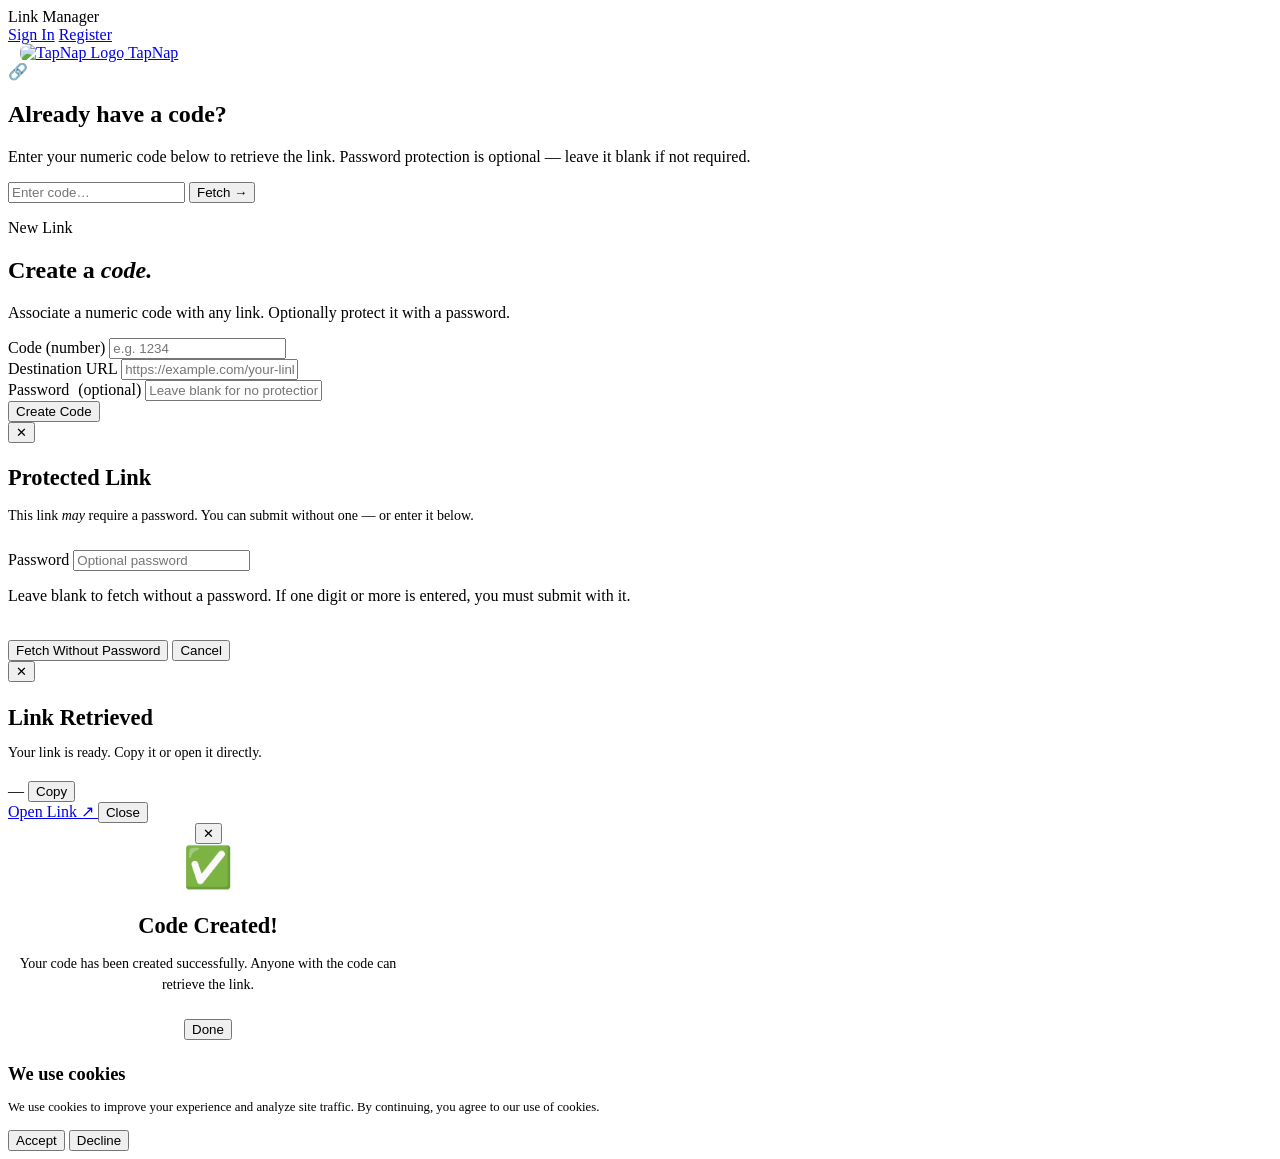
==== index.html @ 42dc8252 "Final" ====
<!DOCTYPE html>
<html lang="en">

<head>
  <meta charset="UTF-8">
  <meta name="viewport" content="width=device-width, initial-scale=1.0">
  <title>TapNap — Link Manager</title>
  <link rel="stylesheet" href="/index.css">
</head>

<body>

  <header class="site-header">
    <div class="header__left">
      <span class="header__tagline" id="header-tagline">Link Manager</span>
    </div>

    <nav class="header__nav">
      <a href="#" class="nav-link" id="nav-login">Sign In</a>
      <a href="#" class="nav-link nav-link--accent" id="nav-register">Register</a>
      <a href="#" class="nav-link nav-link--logout" id="nav-logout" style="display:none">Logout</a>
    </nav>

    <a href="/" class="logo-corner" style="margin-left:.75rem">
      <img src="/TCP.png" alt="TapNap Logo" style="width: 36px; height: 36px; border-radius: 8px;">
      <span class="logo-corner__name">TapNap</span>
    </a>
  </header>

  <main>

    <section class="panel panel--left">
      <div class="panel__inner">

        <div class="retrieve-hero">
          <span class="retrieve-hero__icon">🔗</span>
          <h2 class="retrieve-hero__title">Already have a code?</h2>
          <p class="retrieve-hero__desc">
            Enter your numeric code below to retrieve the link.
            Password protection is optional — leave it blank if not required.
          </p>
        </div>

        <div class="code-lookup">
          <input type="number" id="lookup-code" placeholder="Enter code…" min="0" inputmode="numeric" aria-label="Code">
          <button class="code-lookup__btn" id="btn-lookup">Fetch →</button>
        </div>

      </div>
    </section>

    <div class="panel-divider" role="separator" aria-hidden="true"></div>

    <section class="panel panel--right">
      <div class="panel__inner">

        <p class="panel__eyebrow">
          <span class="panel__eyebrow-dot"></span>
          New Link
        </p>
        <h2 class="panel__heading">Create a <em>code.</em></h2>
        <p class="panel__desc">
          Associate a numeric code with any link.
          Optionally protect it with a password.
        </p>

        <div class="field">
          <label for="code">Code <span style="color:var(--muted);font-weight:400">(number)</span></label>
          <input id="code" type="number" placeholder="e.g. 1234" min="0" inputmode="numeric">
        </div>

        <div class="field">
          <label for="link">Destination URL</label>
          <input id="link" type="url" placeholder="https://example.com/your-link" autocomplete="off">
        </div>

        <div class="field">
          <label for="password">
            Password
            <span style="color:var(--muted);font-weight:400;margin-left:.3rem">(optional)</span>
          </label>
          <input id="password" type="password" placeholder="Leave blank for no protection" autocomplete="new-password">
        </div>

        <button class="btn btn--primary" id="btn-create">Create Code</button>

      </div>
    </section>

  </main>

  <div class="modal-overlay" id="modal-password" role="dialog" aria-modal="true" aria-labelledby="modal-pass-title">
    <div class="modal">
      <button class="modal__close" onclick="closeModal('modal-password')" aria-label="Close">✕</button>

      <h3 class="modal__title" id="modal-pass-title"
        style="font-family:var(--font-head);font-size:1.4rem;margin-bottom:.35rem">
        Protected Link
      </h3>
      <p style="font-size:.875rem;color:var(--muted);margin-bottom:1.5rem;line-height:1.5">
        This link <em>may</em> require a password.
        You can submit without one — or enter it below.
      </p>

      <div class="pass-row">
        <div class="field" style="flex:1;margin-bottom:0">
          <label for="modal-pass-input">Password</label>
          <input id="modal-pass-input" type="password" placeholder="Optional password" autocomplete="off">
        </div>
      </div>
      <p class="pass-row__hint">
        Leave blank to fetch without a password.
        If one digit or more is entered, you must submit with it.
      </p>

      <button class="btn btn--primary" id="btn-pass-submit" style="margin-top:1.2rem">
        Fetch Without Password
      </button>
      <button class="btn btn--ghost" onclick="closeModal('modal-password')">Cancel</button>
    </div>
  </div>

  <div class="modal-overlay" id="modal-result" role="dialog" aria-modal="true" aria-labelledby="modal-result-title">
    <div class="modal">
      <button class="modal__close" onclick="closeModal('modal-result')" aria-label="Close">✕</button>

      <h3 class="modal__title" id="modal-result-title"
        style="font-family:var(--font-head);font-size:1.4rem;margin-bottom:.35rem">
        Link Retrieved
      </h3>
      <p style="font-size:.875rem;color:var(--muted);margin-bottom:1.25rem">
        Your link is ready. Copy it or open it directly.
      </p>

      <div class="link-box">
        <span class="link-box__url" id="result-url">—</span>
        <button class="link-box__copy" id="btn-copy">Copy</button>
      </div>

      <a class="btn btn--primary" id="result-open" href="#" target="_blank" rel="noopener noreferrer"
        style="margin-top:.25rem">
        Open Link ↗
      </a>
      <button class="btn btn--ghost" onclick="closeModal('modal-result')">Close</button>
    </div>
  </div>

  <div class="modal-overlay" id="modal-created" role="dialog" aria-modal="true">
    <div class="modal" style="max-width:400px;text-align:center">
      <button class="modal__close" onclick="closeModal('modal-created')" aria-label="Close">✕</button>
      <div style="font-size:2.5rem;margin-bottom:1rem">✅</div>
      <h3 style="font-family:var(--font-head);font-size:1.4rem;color:var(--text);margin-bottom:.4rem">
        Code Created!
      </h3>
      <p style="font-size:.875rem;color:var(--muted);margin-bottom:1.5rem;line-height:1.5">
        Your code has been created successfully.
        Anyone with the code can retrieve the link.
      </p>
      <button class="btn btn--primary" onclick="closeModal('modal-created')">Done</button>
    </div>
  </div>

  <div class="cookie-banner" id="cookie-banner">
    <div class="cookie-banner__content">
      <h4 style="font-family:var(--font-head); font-size:1.15rem; margin-bottom:0.35rem; color:var(--text);">We use
        cookies</h4>
      <p style="font-size:0.8rem; color:var(--muted); line-height:1.45;">
        We use cookies to improve your experience and analyze site traffic. By continuing, you agree to our use of
        cookies.
      </p>
    </div>
    <div class="cookie-banner__actions">
      <button class="btn btn--primary" id="btn-accept-cookies">Accept</button>
      <button class="btn btn--ghost" id="btn-decline-cookies">Decline</button>
    </div>
  </div>

  <script src="/config.js"></script>
  <script src="/utils.js"></script>
  <script>
    var pendingLookupCode = null;

    /* ── Nav link wiring ── */
    document.getElementById('nav-login').addEventListener('click', function(e) {
      e.preventDefault();
      window.location.href = CONFIG.ROUTES.LOGIN;
    });
    document.getElementById('nav-register').addEventListener('click', function(e) {
      e.preventDefault();
      window.location.href = CONFIG.ROUTES.REGISTER;
    });

    /* ── Update nav based on login state ── */
    function isValidSession(session) {
      return session.userId
        && String(session.userId) !== 'undefined'
        && String(session.userId) !== 'null'
        && String(session.userId).trim() !== '';
    }

    function updateNavUI() {
      var session  = getSession();
      var loggedIn = isValidSession(session);

      var loginEl    = document.getElementById('nav-login');
      var registerEl = document.getElementById('nav-register');
      var logoutEl   = document.getElementById('nav-logout');
      var taglineEl  = document.getElementById('header-tagline');

      if (loggedIn) {
        loginEl.style.display    = 'none';
        registerEl.style.display = 'none';
        logoutEl.style.display   = '';
        var name = session.username || 'User';
        taglineEl.textContent = 'Hi, ' + name + ' 👋';
        taglineEl.classList.add('header__tagline--greeting');
      } else {
        loginEl.style.display    = '';
        registerEl.style.display = '';
        logoutEl.style.display   = 'none';
        taglineEl.textContent = 'Link Manager';
        taglineEl.classList.remove('header__tagline--greeting');
      }
    }
    updateNavUI();

    /* ── Logout ── */
    document.getElementById('nav-logout').addEventListener('click', function(e) {
      e.preventDefault();
      clearSession();
      updateNavUI();
      showToast('Signed out.', 'success');
      setTimeout(function() { window.location.href = CONFIG.ROUTES.LOGIN; }, 800);
    });

    /* ── Cookie Consent Banner ── */
    (function initCookies() {
      var banner     = document.getElementById('cookie-banner');
      var btnAccept  = document.getElementById('btn-accept-cookies');
      var btnDecline = document.getElementById('btn-decline-cookies');

      if (!localStorage.getItem('cookieConsent')) {
        setTimeout(function() { banner.classList.add('show'); }, 1000);
      }

      function handleConsent(choice) {
        localStorage.setItem('cookieConsent', choice);
        banner.classList.remove('show');

        if (choice === 'accepted') {
          /* Sync existing session to cookies */
          var session = getSession();
          if (session.userId) {
            setCookie('Userid', session.userId);
            setCookie('username', session.username);
          }
        } else {
          /* Delete any cookies immediately */
          document.cookie = 'Userid=; Max-Age=0; path=/';
          document.cookie = 'username=; Max-Age=0; path=/';
        }
      }

      btnAccept.addEventListener('click', function() { handleConsent('accepted'); });
      btnDecline.addEventListener('click', function() { handleConsent('rejected'); });
    })();

    /* ── Lookup: Fetch button ── */
    document.getElementById('btn-lookup').addEventListener('click', function() {
      var code = document.getElementById('lookup-code').value.trim();
      if (!code)              { showToast('Please enter a code number.', 'error'); return; }
      if (isNaN(Number(code))) { showToast('Code must be a number.', 'error'); return; }

      pendingLookupCode = code;

      document.getElementById('modal-pass-input').value = '';
      updatePassBtn();
      openModal('modal-password');
    });

    document.getElementById('lookup-code').addEventListener('keydown', function(e) {
      if (e.key === 'Enter') document.getElementById('btn-lookup').click();
    });

    /* ── Password modal button label ── */
    function updatePassBtn() {
      var val = document.getElementById('modal-pass-input').value;
      var btn = document.getElementById('btn-pass-submit');
      btn.textContent = val.length > 0 ? 'Fetch With Password' : 'Fetch Without Password';
    }
    document.getElementById('modal-pass-input').addEventListener('input', updatePassBtn);

    /* ── Password modal submit ── */
    document.getElementById('btn-pass-submit').addEventListener('click', async function() {
      var password = document.getElementById('modal-pass-input').value.trim();
      var btn      = document.getElementById('btn-pass-submit');

      setLoading(btn, true);

      var url    = CONFIG.API.CODE(pendingLookupCode, password || null);
      var result = await apiFetch(url, { method: 'GET' });

      setLoading(btn, false);

      if (!result.ok) {
        var msg = result.data.Report || result.data.message || ('Error ' + result.status);
        showToast(msg, 'error');
        return;
      }

      var link = result.data.LINK || result.data.Link || result.data.link || result.data.url || '';
      if (!link) {
        showToast('Received response but no link found.', 'error');
        return;
      }

      closeModal('modal-password');

      document.getElementById('result-url').textContent = link;
      document.getElementById('result-open').href       = link;
      openModal('modal-result');
    });

    /* ── Copy button ── */
    document.getElementById('btn-copy').addEventListener('click', function() {
      var url = document.getElementById('result-url').textContent;
      copyToClipboard(url, this);
    });

    /* ── Create Code ── */
    document.getElementById('btn-create').addEventListener('click', async function() {
      var session  = getSession();
      var code     = document.getElementById('code').value.trim();
      var link     = document.getElementById('link').value.trim();
      var password = document.getElementById('password').value;
      var btn      = document.getElementById('btn-create');

      if (!code)               { showToast('Please enter a code number.', 'error'); return; }
      if (isNaN(Number(code))) { showToast('Code must be a number.', 'error'); return; }
      if (!link)               { showToast('Please enter a destination.', 'error'); return; }

      setLoading(btn, true);

      var payload = {
        userid:   (session.userId && session.userId !== 'undefined') ? session.userId : -1,
        code:     Number(code),
        link:     link,
        password: password || null,
      };

      var result = await apiFetch(CONFIG.API.MAIN, {
        method: 'POST',
        body:   JSON.stringify(payload),
      });

      setLoading(btn, false);

      if (!result.ok) {
        var msg = result.data.Report || result.data.message || ('Error ' + result.status);
        showToast(msg, 'error');
        return;
      }

      document.getElementById('code').value     = '';
      document.getElementById('link').value     = '';
      document.getElementById('password').value = '';
      openModal('modal-created');
    });
  </script>
</body>

</html>
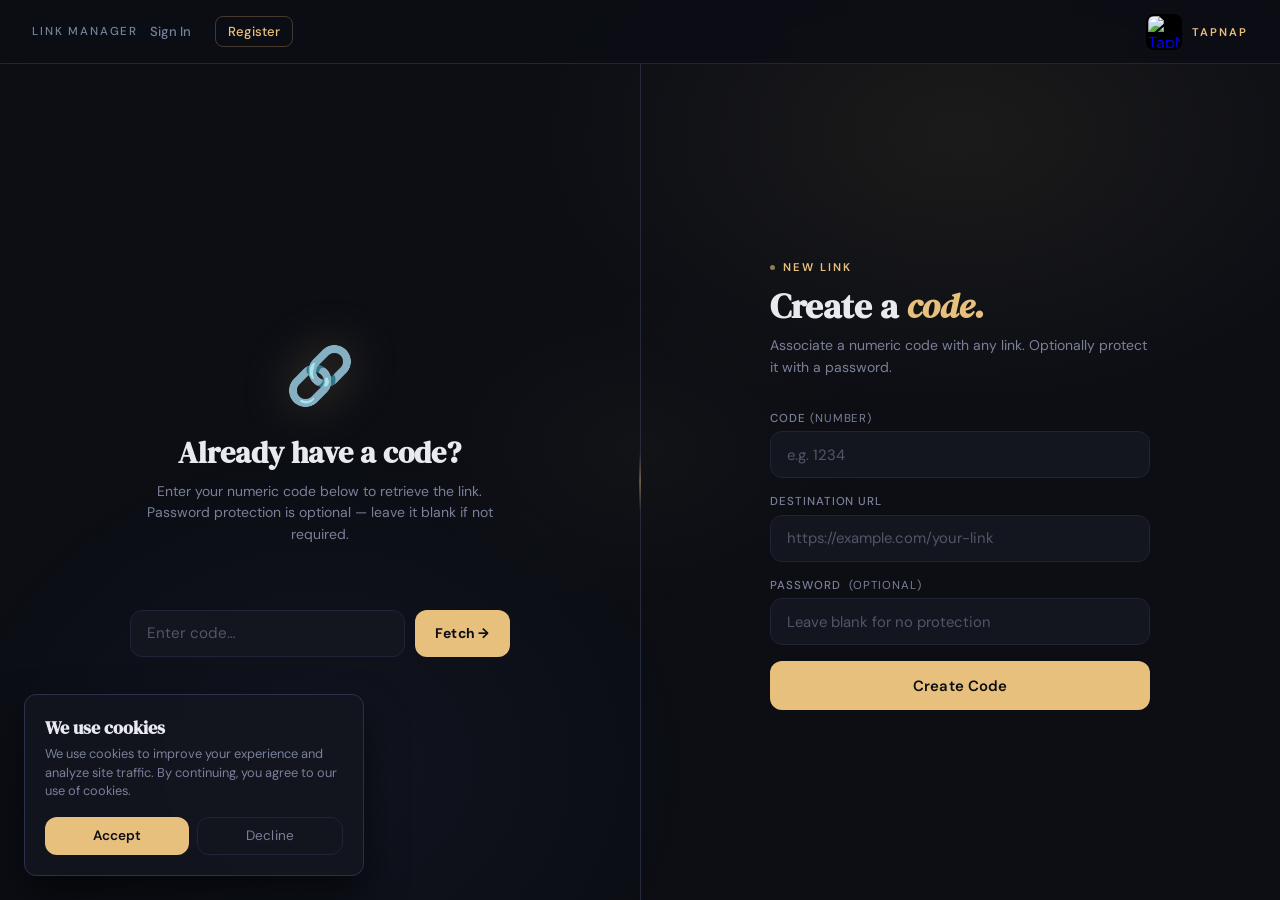
==== commit 5952f20f: "Added Favicon" ====
--- a/index.html
+++ b/index.html
@@ -5,6 +5,7 @@
   <meta charset="UTF-8">
   <meta name="viewport" content="width=device-width, initial-scale=1.0">
   <title>TapNap — Link Manager</title>
+  <link rel="icon" type="image/png" href="/TCP.png">
   <link rel="stylesheet" href="/index.css">
 </head>
 
@@ -21,8 +22,8 @@
       <a href="#" class="nav-link nav-link--logout" id="nav-logout" style="display:none">Logout</a>
     </nav>
 
-    <a href="/" class="logo-corner" style="margin-left:.75rem">
-      <img src="/TCP.png" alt="TapNap Logo" style="width: 36px; height: 36px; border-radius: 8px;">
+    <a href="/" class="logo-corner" aria-label="TapNap home">
+      <img src="/TCP.png" alt="TapNap Logo">
       <span class="logo-corner__name">TapNap</span>
     </a>
   </header>
@@ -369,4 +370,4 @@
   </script>
 </body>
 
-</html>+</html>
--- a/index.css
+++ b/index.css
@@ -0,0 +1,589 @@
+@import url('https://fonts.googleapis.com/css2?family=DM+Serif+Display:ital@0;1&family=DM+Sans:opsz,wght@9..40,300;400;500;600&display=swap');
+
+:root {
+  --bg:          #0c0e14;
+  --surface:     #13161f;
+  --surface-2:   #1a1e2a;
+  --border:      #1f2436;
+  --border-2:    #2a3050;
+  --accent:      #e8c07d;
+  --accent-dim:  #b8924d;
+  --accent-glow: rgba(232,192,125,.15);
+  --text:        #e8eaf0;
+  --muted:       #7a8099;
+  --danger:      #e07d7d;
+  --success:     #7de0aa;
+  --radius:      12px;
+  --radius-lg:   20px;
+  --font-head:   'DM Serif Display', Georgia, serif;
+  --font-body:   'DM Sans', system-ui, sans-serif;
+  --ease:        cubic-bezier(.4,0,.2,1);
+  --transition:  220ms cubic-bezier(.4,0,.2,1);
+  --divider:     #252b3d;
+}
+
+*, *::before, *::after { box-sizing: border-box; margin: 0; padding: 0; }
+
+html, body {
+  height: 100%;
+  font-family: var(--font-body);
+  background: var(--bg);
+  color: var(--text);
+  -webkit-font-smoothing: antialiased;
+  overflow-x: hidden;
+}
+
+body::before {
+  content: '';
+  position: fixed;
+  inset: 0;
+  background:
+    radial-gradient(ellipse 55% 50% at 75% 15%, rgba(232,192,125,.07) 0%, transparent 65%),
+    radial-gradient(ellipse 45% 55% at 25% 85%, rgba(100,130,220,.06) 0%, transparent 65%),
+    radial-gradient(ellipse 30% 30% at 50% 50%, rgba(232,192,125,.03) 0%, transparent 60%);
+  pointer-events: none;
+  z-index: 0;
+}
+
+.site-header {
+  position: fixed;
+  top: 0; left: 0; right: 0;
+  z-index: 200;
+  height: 64px;
+  display: flex;
+  align-items: center;
+  justify-content: space-between;
+  padding: 0 2rem;
+  background: rgba(12,14,20,.85);
+  backdrop-filter: blur(12px);
+  -webkit-backdrop-filter: blur(12px);
+  border-bottom: 1px solid var(--border);
+}
+
+.header__left {
+  display: flex;
+  align-items: center;
+  gap: .75rem;
+}
+.header__tagline {
+  font-size: .72rem;
+  letter-spacing: .16em;
+  text-transform: uppercase;
+  color: var(--muted);
+  font-weight: 500;
+}
+
+.logo-corner {
+  display: flex;
+  align-items: center;
+  gap: .65rem;
+  text-decoration: none;
+  margin-left: auto;
+}
+.logo-corner img,
+.logo-corner svg {
+  width: 36px;
+  height: 36px;
+  object-fit: contain;
+  background: #000;
+  border-radius: 8px;
+  padding: 2px;
+  transition: opacity var(--transition);
+  flex-shrink: 0;
+}
+.logo-corner:hover img,
+.logo-corner:hover svg { opacity: .75; }
+.logo-corner__name {
+  font-size: .7rem;
+  letter-spacing: .18em;
+  text-transform: uppercase;
+  color: var(--accent);
+  font-weight: 600;
+  white-space: nowrap;
+}
+
+.header__nav {
+  display: flex;
+  align-items: center;
+  gap: .75rem;
+}
+.nav-link {
+  font-size: .82rem;
+  font-weight: 500;
+  color: var(--muted);
+  text-decoration: none;
+  padding: .4rem .75rem;
+  border-radius: 8px;
+  transition: color var(--transition), background var(--transition);
+}
+.nav-link:hover { color: var(--text); background: var(--surface-2); }
+.nav-link--accent {
+  color: var(--accent);
+  border: 1px solid rgba(232,192,125,.25);
+}
+.nav-link--accent:hover { background: rgba(232,192,125,.08); color: var(--accent); }
+
+.nav-link--logout {
+  color: var(--danger);
+  border: 1px solid rgba(224,125,125,.25);
+}
+.nav-link--logout:hover {
+  background: rgba(224,125,125,.08);
+  color: var(--danger);
+}
+
+.header__tagline--greeting {
+  font-size: .82rem;
+  letter-spacing: .06em;
+  text-transform: none;
+  color: var(--accent);
+  font-weight: 600;
+  animation: greetFade .5s var(--ease) both;
+}
+
+@keyframes greetFade {
+  from { opacity: 0; transform: translateY(-6px); }
+  to   { opacity: 1; transform: translateY(0); }
+}
+
+main {
+  position: relative;
+  z-index: 1;
+  min-height: 100vh;
+  padding-top: 64px;
+  display: grid;
+  grid-template-columns: 1fr 1px 1fr;
+  grid-template-rows: 1fr;
+}
+
+.panel-divider {
+  background: var(--divider);
+  align-self: stretch;
+  position: relative;
+}
+.panel-divider::before {
+  content: '';
+  position: absolute;
+  top: 50%;
+  left: 50%;
+  transform: translate(-50%, -50%);
+  width: 1px;
+  height: 60px;
+  background: linear-gradient(to bottom, transparent, var(--accent-dim), transparent);
+}
+
+.panel {
+  display: flex;
+  flex-direction: column;
+  align-items: center;
+  justify-content: center;
+  padding: 4rem 3rem;
+  min-height: calc(100vh - 64px);
+  animation: panelIn .5s var(--ease) both;
+}
+.panel--left  { animation-delay: .05s; }
+.panel--right { animation-delay: .12s; }
+
+@keyframes panelIn {
+  from { opacity: 0; transform: translateY(16px); }
+  to   { opacity: 1; transform: translateY(0); }
+}
+
+.panel__inner { width: 100%; max-width: 380px; }
+
+.panel__eyebrow {
+  display: inline-flex;
+  align-items: center;
+  gap: .5rem;
+  font-size: .7rem;
+  letter-spacing: .18em;
+  text-transform: uppercase;
+  color: var(--accent);
+  font-weight: 600;
+  margin-bottom: .8rem;
+}
+.panel__eyebrow-dot {
+  width: 5px; height: 5px;
+  border-radius: 50%;
+  background: var(--accent);
+  opacity: .6;
+}
+
+.panel__heading {
+  font-family: var(--font-head);
+  font-size: 2.2rem;
+  line-height: 1.1;
+  color: var(--text);
+  margin-bottom: .5rem;
+}
+.panel__heading em {
+  font-style: italic;
+  color: var(--accent);
+}
+
+.panel__desc {
+  font-size: .875rem;
+  color: var(--muted);
+  line-height: 1.6;
+  margin-bottom: 2rem;
+}
+
+.field {
+  display: flex;
+  flex-direction: column;
+  gap: .35rem;
+  margin-bottom: 1rem;
+}
+.field label {
+  font-size: .72rem;
+  letter-spacing: .08em;
+  text-transform: uppercase;
+  color: var(--muted);
+  font-weight: 500;
+}
+.field input {
+  width: 100%;
+  padding: .78rem 1rem;
+  background: var(--surface);
+  border: 1px solid var(--border);
+  border-radius: var(--radius);
+  color: var(--text);
+  font-family: var(--font-body);
+  font-size: .93rem;
+  outline: none;
+  transition: border-color var(--transition), box-shadow var(--transition);
+  -webkit-appearance: none;
+}
+.field input::placeholder { color: var(--muted); opacity: .6; }
+.field input:focus {
+  border-color: var(--accent-dim);
+  box-shadow: 0 0 0 3px var(--accent-glow);
+}
+.field input[type="number"]::-webkit-inner-spin-button,
+.field input[type="number"]::-webkit-outer-spin-button { -webkit-appearance: none; }
+
+.btn {
+  display: flex;
+  align-items: center;
+  justify-content: center;
+  gap: .5rem;
+  width: 100%;
+  padding: .9rem 1.5rem;
+  border: none;
+  border-radius: var(--radius);
+  font-family: var(--font-body);
+  font-size: .93rem;
+  font-weight: 600;
+  cursor: pointer;
+  transition: all var(--transition);
+  letter-spacing: .01em;
+  text-decoration: none;
+}
+.btn:disabled { opacity: .5; cursor: not-allowed; transform: none !important; }
+
+.btn--primary {
+  background: var(--accent);
+  color: #0b0d12;
+  margin-top: .5rem;
+}
+.btn--primary:hover:not(:disabled) {
+  background: #f0d090;
+  box-shadow: 0 8px 28px rgba(232,192,125,.28);
+  transform: translateY(-1px);
+}
+.btn--primary:active:not(:disabled) { transform: translateY(0); }
+
+.btn--ghost {
+  background: transparent;
+  color: var(--muted);
+  border: 1px solid var(--border);
+  margin-top: .5rem;
+  font-weight: 400;
+}
+.btn--ghost:hover:not(:disabled) {
+  border-color: var(--border-2);
+  color: var(--text);
+  background: var(--surface-2);
+}
+
+.retrieve-hero {
+  text-align: center;
+  padding: 2rem 0;
+}
+.retrieve-hero__icon {
+  font-size: 3.5rem;
+  margin-bottom: 1.2rem;
+  display: block;
+  filter: drop-shadow(0 0 24px rgba(232,192,125,.3));
+}
+.retrieve-hero__title {
+  font-family: var(--font-head);
+  font-size: 1.9rem;
+  color: var(--text);
+  margin-bottom: .5rem;
+}
+.retrieve-hero__desc {
+  font-size: .875rem;
+  color: var(--muted);
+  margin-bottom: 2rem;
+  line-height: 1.55;
+}
+
+.code-lookup {
+  display: flex;
+  gap: .6rem;
+  align-items: stretch;
+}
+.code-lookup input {
+  flex: 1;
+  padding: .78rem 1rem;
+  background: var(--surface);
+  border: 1px solid var(--border);
+  border-radius: var(--radius);
+  color: var(--text);
+  font-family: var(--font-body);
+  font-size: .95rem;
+  outline: none;
+  transition: border-color var(--transition), box-shadow var(--transition);
+  -webkit-appearance: none;
+  -moz-appearance: textfield;
+}
+.code-lookup input::placeholder { color: var(--muted); opacity: .6; }
+.code-lookup input:focus {
+  border-color: var(--accent-dim);
+  box-shadow: 0 0 0 3px var(--accent-glow);
+}
+.code-lookup input::-webkit-inner-spin-button,
+.code-lookup input::-webkit-outer-spin-button { -webkit-appearance: none; }
+
+.code-lookup__btn {
+  flex-shrink: 0;
+  padding: 0 1.25rem;
+  background: var(--accent);
+  color: #0b0d12;
+  border: none;
+  border-radius: var(--radius);
+  font-family: var(--font-body);
+  font-size: .87rem;
+  font-weight: 700;
+  cursor: pointer;
+  transition: all var(--transition);
+  white-space: nowrap;
+  letter-spacing: .02em;
+}
+.code-lookup__btn:hover { background: #f0d090; box-shadow: 0 4px 16px rgba(232,192,125,.3); }
+
+.toast {
+  position: fixed;
+  bottom: 1.5rem;
+  left: 50%;
+  transform: translateX(-50%) translateY(80px);
+  background: var(--surface);
+  border: 1px solid var(--border);
+  border-radius: var(--radius);
+  padding: .75rem 1.5rem;
+  font-size: .875rem;
+  color: var(--text);
+  box-shadow: 0 16px 40px rgba(0,0,0,.5);
+  transition: transform .3s var(--ease), opacity .3s;
+  opacity: 0;
+  z-index: 9999;
+  max-width: 88vw;
+  text-align: center;
+  pointer-events: none;
+}
+.toast--show      { transform: translateX(-50%) translateY(0); opacity: 1; }
+.toast--error     { border-color: var(--danger);  color: var(--danger); }
+.toast--success   { border-color: var(--success); color: var(--success); }
+.toast--info      { border-color: var(--accent);  color: var(--accent); }
+
+.cookie-banner {
+  position: fixed;
+  bottom: 1.5rem;
+  left: 1.5rem;
+  z-index: 900;
+  background: rgba(19, 22, 31, 0.85);
+  backdrop-filter: blur(12px);
+  -webkit-backdrop-filter: blur(12px);
+  border: 1px solid var(--border-2);
+  border-radius: var(--radius);
+  padding: 1.25rem;
+  width: calc(100% - 3rem);
+  max-width: 340px;
+  box-shadow: 0 20px 40px rgba(0,0,0,.6);
+  display: flex;
+  flex-direction: column;
+  gap: 1rem;
+  transform: translateY(120%);
+  opacity: 0;
+  transition: transform .5s var(--ease), opacity .5s;
+}
+.cookie-banner.show {
+  transform: translateY(0);
+  opacity: 1;
+}
+.cookie-banner__actions {
+  display: flex;
+  gap: .5rem;
+}
+.cookie-banner__actions .btn {
+  padding: .6rem 1rem;
+  margin-top: 0;
+  font-size: .85rem;
+  flex: 1;
+}
+
+.modal-overlay {
+  position: fixed;
+  inset: 0;
+  background: rgba(0,0,0,.7);
+  backdrop-filter: blur(8px);
+  -webkit-backdrop-filter: blur(8px);
+  z-index: 500;
+  display: flex;
+  align-items: center;
+  justify-content: center;
+  padding: 1.5rem;
+  opacity: 0;
+  visibility: hidden;
+  transition: opacity .25s var(--ease), visibility .25s;
+}
+.modal-overlay.open { opacity: 1; visibility: visible; }
+
+.modal {
+  background: var(--surface);
+  border: 1px solid var(--border-2);
+  border-radius: var(--radius-lg);
+  padding: 2rem;
+  width: 100%;
+  max-width: 520px;
+  box-shadow: 0 40px 100px rgba(0,0,0,.7);
+  transform: translateY(24px) scale(.96);
+  transition: transform .3s var(--ease);
+  position: relative;
+}
+.modal-overlay.open .modal { transform: translateY(0) scale(1); }
+
+.modal__close {
+  position: absolute;
+  top: 1rem; right: 1rem;
+  background: transparent;
+  border: 1px solid var(--border);
+  border-radius: 8px;
+  width: 32px; height: 32px;
+  display: flex; align-items: center; justify-content: center;
+  cursor: pointer;
+  color: var(--muted);
+  font-size: 1rem;
+  line-height: 1;
+  transition: all var(--transition);
+}
+.modal__close:hover { border-color: var(--border-2); color: var(--text); background: var(--surface-2); }
+
+.pass-row {
+  display: flex;
+  gap: .75rem;
+  align-items: flex-end;
+  margin-bottom: 1rem;
+}
+.pass-row .field { flex: 1; margin-bottom: 0; }
+.pass-row__hint {
+  font-size: .78rem;
+  color: var(--muted);
+  margin-top: .5rem;
+  line-height: 1.4;
+}
+
+.link-box {
+  display: flex;
+  align-items: center;
+  gap: .65rem;
+  background: var(--bg);
+  border: 1px solid var(--border);
+  border-radius: var(--radius);
+  padding: .85rem 1rem;
+  margin-bottom: 1.1rem;
+}
+.link-box__url {
+  flex: 1;
+  font-size: .875rem;
+  color: var(--accent);
+  word-break: break-all;
+  font-family: 'Courier New', monospace;
+  overflow: hidden;
+  text-overflow: ellipsis;
+  white-space: nowrap;
+  letter-spacing: .01em;
+}
+.link-box__copy {
+  flex-shrink: 0;
+  padding: .42rem .9rem;
+  background: var(--surface-2);
+  border: 1px solid var(--border-2);
+  border-radius: 8px;
+  font-size: .78rem;
+  font-family: var(--font-body);
+  font-weight: 600;
+  color: var(--muted);
+  cursor: pointer;
+  transition: all var(--transition);
+  letter-spacing: .03em;
+}
+.link-box__copy:hover { border-color: var(--accent-dim); color: var(--accent); }
+.link-box__copy.copied { border-color: var(--success); color: var(--success); }
+
+@keyframes spin { to { transform: rotate(360deg); } }
+.spinner {
+  width: 15px; height: 15px;
+  border: 2px solid rgba(0,0,0,.2);
+  border-top-color: #0b0d12;
+  border-radius: 50%;
+  animation: spin .7s linear infinite;
+  flex-shrink: 0;
+  margin: 0 auto;
+}
+
+@media (max-width: 820px) {
+  main {
+    grid-template-columns: 1fr;
+    grid-template-rows: auto 1px auto;
+  }
+  .panel-divider {
+    height: 1px;
+    width: 100%;
+  }
+  .panel-divider::before {
+    width: 60px; height: 1px;
+    top: 50%; left: 50%;
+    transform: translate(-50%, -50%);
+    background: linear-gradient(to right, transparent, var(--accent-dim), transparent);
+  }
+  .panel { min-height: auto; padding: 3rem 2rem; }
+  .panel--left { padding-top: 2.5rem; }
+}
+
+@media (max-width: 480px) {
+  .site-header {
+    padding: 0 1rem;
+    gap: .5rem;
+  }
+  .header__nav { gap: .4rem; }
+  .nav-link {
+    padding: .38rem .62rem;
+    font-size: .78rem;
+  }
+  .logo-corner img,
+  .logo-corner svg {
+    width: 32px;
+    height: 32px;
+  }
+  .panel { padding: 2.5rem 1.5rem; }
+  .logo-corner__name { display: none; }
+  .header__tagline { display: none; }
+  .header__tagline--greeting { display: inline; font-size: .75rem; }
+  .cookie-banner {
+    bottom: 1rem; left: 1rem; right: 1rem;
+    width: calc(100% - 2rem);
+    max-width: none;
+  }
+}
